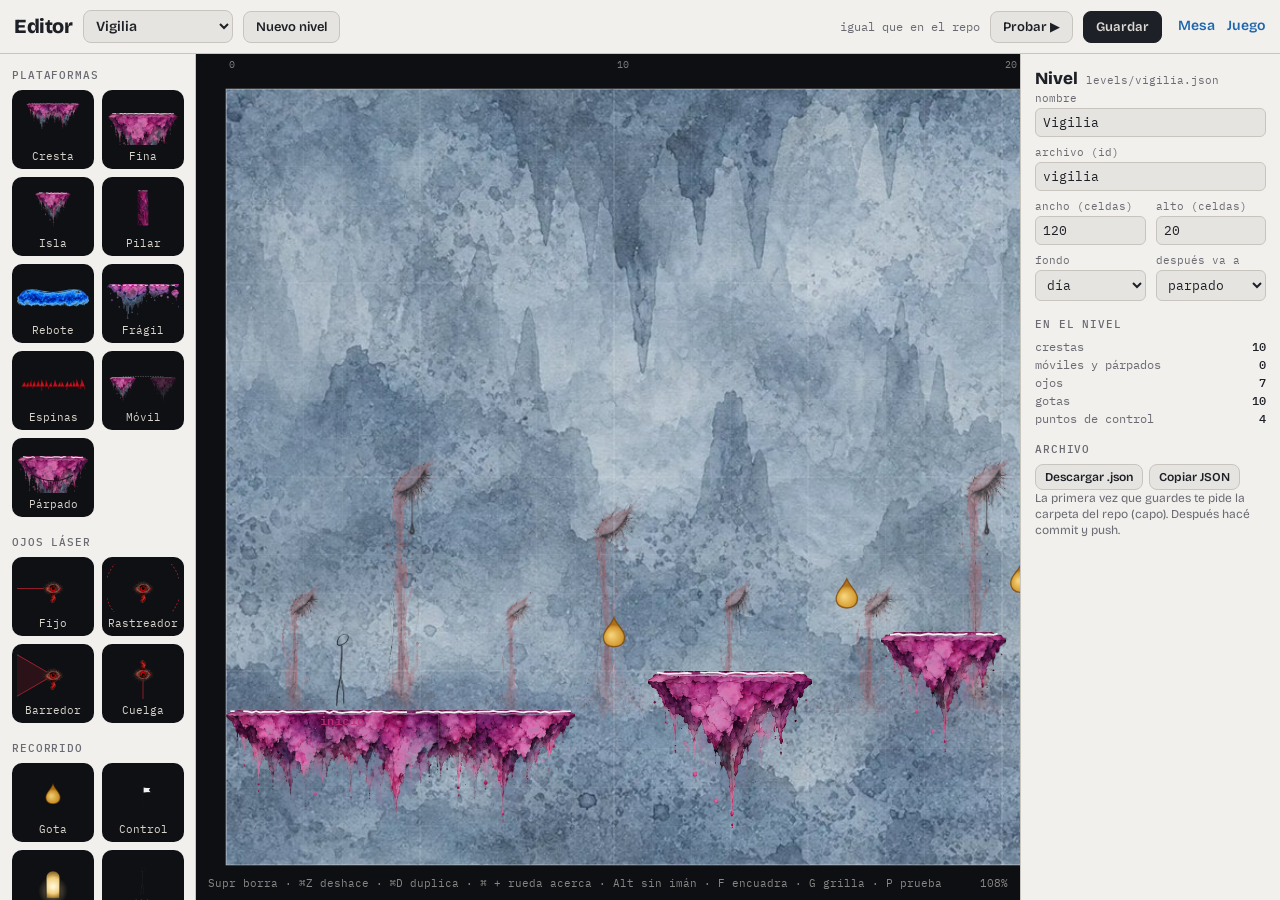
==== editor.html @ 587aa846 "Editor de niveles y mesa apagada en el celu - Niveles pasan a levels/*.json (Vigilia y Párpado con l" ====
<!doctype html>
<html lang="es">
<head>
<meta charset="utf-8">
<meta name="viewport" content="width=device-width,initial-scale=1">
<title>Editor de Capo</title>
<link rel="preconnect" href="https://fonts.googleapis.com">
<link rel="stylesheet" href="https://fonts.googleapis.com/css2?family=Bricolage+Grotesque:opsz,wght@12..96,400;12..96,600;12..96,800&family=IBM+Plex+Mono:wght@400;500&display=swap">
<link rel="stylesheet" href="src/editor.css?v=202610210037">
</head>
<body>
<div class="solo-compu">
  <h1>Editor de niveles</h1>
  <p>El editor se usa en la compu. Lo que armes ahí se sube al repo y le llega a todos en el juego.</p>
  <a class="link" href="index.html">Jugar →</a>
</div>

<div class="app">
  <header class="bar">
    <h1>Editor</h1>
    <select id="nivel" aria-label="Nivel"></select>
    <button class="btn" id="nuevo">Nuevo nivel</button>
    <span class="estado" id="estado"></span>
    <button class="btn" id="probar" title="Abre el juego con este nivel (P)">Probar ▶</button>
    <button class="btn primary" id="guardar" title="Guarda en la carpeta del repo (⌘S)">Guardar</button>
    <nav><a href="mesa.html">Mesa</a><a href="index.html">Juego</a></nav>
  </header>

  <aside class="paleta" id="paleta" aria-label="Piezas"></aside>

  <main class="lienzo" id="lienzo">
    <canvas id="cv"></canvas>
    <p class="ayuda">Supr borra · ⌘Z deshace · ⌘D duplica · ⌘ + rueda acerca · Alt sin imán · F encuadra · G grilla · P prueba</p>
    <span class="zoom" id="zoomTxt"></span>
  </main>

  <aside class="props" id="props" aria-label="Propiedades"></aside>
</div>
<div class="fantasma" id="fantasma" hidden></div>

<script src="src/config.js?v=202610210037"></script>
<script src="src/piezas.js?v=202610210037"></script>
<script src="src/niveles.js?v=202610210037"></script>
<script src="src/editor.js?v=202610210037"></script>
</body>
</html>
---- src/editor.css ----
/* Editor de niveles: piezas a la izquierda, el nivel al centro, propiedades a la derecha */
:root {
  --bench: #dcdad6; --panel: #f1f0ed; --ink: #1e2027; --muted: #6b6a72; --rule: #c8c5bf; --chip: #e6e4e0;
  --blue: #1d66ad; --orange: #e2531c; --magenta: #c2307a; --stage: #0f1013;
  --display: "Bricolage Grotesque", ui-sans-serif, system-ui, sans-serif;
  --mono: "IBM Plex Mono", ui-monospace, Menlo, monospace;
  color-scheme: light;
}
@media (prefers-color-scheme: dark) {
  :root {
    --bench: #15161a; --panel: #1e1f25; --ink: #ebe9e4; --muted: #9a99a2; --rule: #33343c; --chip: #282930;
    --blue: #4b93dc; --orange: #f06a35; --magenta: #e2559c;
    color-scheme: dark;
  }
}
* { box-sizing: border-box; }
html, body { margin: 0; height: 100%; }
body { background: var(--bench); color: var(--ink); font: 14px/1.35 var(--display); overflow: hidden; }
[hidden] { display: none !important; }
h1 { font-size: 20px; font-weight: 800; letter-spacing: -.02em; margin: 0; }
h2 { font: 500 11px var(--mono); text-transform: uppercase; letter-spacing: .08em; color: var(--muted); margin: 0 0 8px; }

.app { height: 100%; display: grid; grid-template: auto minmax(0, 1fr) / 196px minmax(0, 1fr) 260px; }

/* Barra de arriba */
.bar { grid-column: 1 / -1; display: flex; align-items: center; gap: 10px; padding: 10px 14px; border-bottom: 1px solid var(--rule); background: var(--panel); }
.bar select { font: 600 14px var(--display); color: var(--ink); background: var(--chip); border: 1px solid var(--rule); border-radius: 8px; padding: 6px 8px; min-width: 150px; }
.estado { margin-left: auto; font: 12px var(--mono); color: var(--muted); white-space: nowrap; overflow: hidden; text-overflow: ellipsis; }
.estado.aviso { color: var(--orange); }
.bar nav { display: flex; gap: 12px; padding-left: 6px; }
.bar nav a { color: var(--blue); font-weight: 600; text-decoration: none; }
.btn { font: 600 13px var(--display); color: var(--ink); background: var(--chip); border: 1px solid var(--rule); border-radius: 8px; padding: 7px 12px; cursor: pointer; white-space: nowrap; }
.btn:hover { border-color: var(--muted); }
.btn.primary { background: var(--ink); color: var(--bench); border-color: var(--ink); }
.btn.danger { color: var(--orange); }
.btn.small { padding: 5px 9px; font-size: 12px; }

/* Piezas */
.paleta { overflow-y: auto; padding: 14px 12px 24px; border-right: 1px solid var(--rule); background: var(--panel); display: grid; gap: 18px; align-content: start; }
.items { display: grid; grid-template-columns: 1fr 1fr; gap: 8px; }
.item { display: grid; gap: 4px; justify-items: center; padding: 6px 4px 5px; border-radius: 10px; background: var(--stage); border: 1px solid transparent; cursor: grab; user-select: none; touch-action: none; }
.item:hover { border-color: var(--magenta); }
.item canvas { width: 72px; height: 48px; pointer-events: none; }
.item span { font: 11px var(--mono); color: #d8d4cc; text-align: center; pointer-events: none; }

/* Lienzo */
.lienzo { position: relative; background: var(--stage); overflow: hidden; }
.lienzo canvas { position: absolute; inset: 0; width: 100%; height: 100%; display: block; touch-action: none; }
.lienzo.pan canvas { cursor: grab; }
.lienzo.panning canvas { cursor: grabbing; }
.ayuda { position: absolute; left: 12px; bottom: 10px; margin: 0; font: 11px var(--mono); color: rgba(235,233,228,.55); pointer-events: none; }
.zoom { position: absolute; right: 12px; bottom: 10px; font: 11px var(--mono); color: rgba(235,233,228,.55); pointer-events: none; }

/* Propiedades */
.props { overflow-y: auto; padding: 14px 14px 24px; border-left: 1px solid var(--rule); background: var(--panel); display: grid; gap: 16px; align-content: start; }
.props .titulo { display: flex; align-items: baseline; gap: 8px; }
.props .titulo h3 { margin: 0; font-size: 17px; font-weight: 800; }
.props .titulo small { font: 11px var(--mono); color: var(--muted); }
.campos { display: grid; grid-template-columns: 1fr 1fr; gap: 8px 10px; }
.campos label { display: grid; gap: 3px; font: 11px var(--mono); color: var(--muted); }
.campos label.ancho { grid-column: 1 / -1; }
.campos input, .campos select { font: 13px var(--mono); color: var(--ink); background: var(--chip); border: 1px solid var(--rule); border-radius: 6px; padding: 5px 7px; width: 100%; min-width: 0; }
.campos input:focus, .campos select:focus { outline: 2px solid var(--blue); outline-offset: -1px; }
.campos .check { grid-column: 1 / -1; display: flex; align-items: center; gap: 8px; font-size: 12px; color: var(--ink); }
.campos .check input { width: auto; }
.props .btns { display: flex; flex-wrap: wrap; gap: 6px; }
.props .nota { margin: 0; font-size: 12px; color: var(--muted); }
.cuenta { display: grid; grid-template-columns: 1fr auto; gap: 3px 10px; font: 12px var(--mono); color: var(--muted); }
.cuenta b { color: var(--ink); font-weight: 500; text-align: right; }
.avisos { margin: 0; padding-left: 16px; font-size: 12px; color: var(--orange); }

/* Pieza que se arrastra desde el panel */
.fantasma { position: fixed; left: 0; top: 0; pointer-events: none; z-index: 10; padding: 4px; border-radius: 10px; background: var(--stage); box-shadow: 0 10px 30px -10px rgba(0,0,0,.6); opacity: .9; }
.fantasma canvas { width: 72px; height: 48px; display: block; }
.fantasma.sobre { opacity: 0; }

/* En el celu el editor está apagado */
.solo-compu { display: none; max-width: 420px; margin: 0 auto; padding: 48px 16px; gap: 14px; }
.solo-compu p { color: var(--muted); margin: 0; }
.solo-compu .link { color: var(--blue); font-weight: 600; text-decoration: none; }
body.off { overflow: auto; }
body.off .solo-compu { display: grid; }
body.off .app { display: none; }
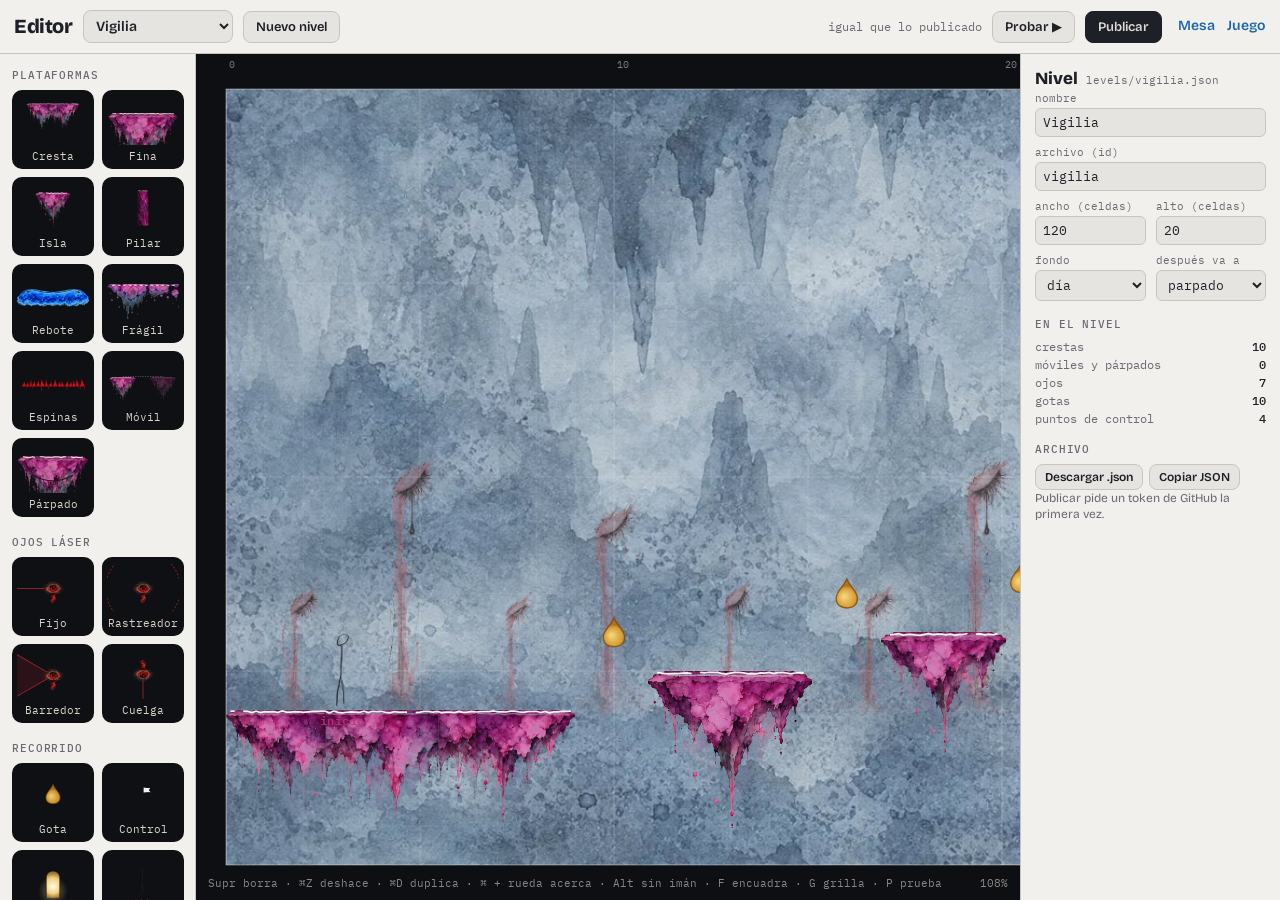
==== commit 251090ed: "Editor: publicar directo a GitHub El botón Publicar hace un commit en main con el nivel y el orden u" ====
--- a/editor.html
+++ b/editor.html
@@ -6,7 +6,7 @@
 <title>Editor de Capo</title>
 <link rel="preconnect" href="https://fonts.googleapis.com">
 <link rel="stylesheet" href="https://fonts.googleapis.com/css2?family=Bricolage+Grotesque:opsz,wght@12..96,400;12..96,600;12..96,800&family=IBM+Plex+Mono:wght@400;500&display=swap">
-<link rel="stylesheet" href="src/editor.css?v=202610210037">
+<link rel="stylesheet" href="src/editor.css?v=202610210059">
 </head>
 <body>
 <div class="solo-compu">
@@ -22,7 +22,7 @@
     <button class="btn" id="nuevo">Nuevo nivel</button>
     <span class="estado" id="estado"></span>
     <button class="btn" id="probar" title="Abre el juego con este nivel (P)">Probar ▶</button>
-    <button class="btn primary" id="guardar" title="Guarda en la carpeta del repo (⌘S)">Guardar</button>
+    <button class="btn primary" id="guardar" title="Lo sube al repo y sale en el juego (⌘S)">Publicar</button>
     <nav><a href="mesa.html">Mesa</a><a href="index.html">Juego</a></nav>
   </header>
 
@@ -38,9 +38,29 @@
 </div>
 <div class="fantasma" id="fantasma" hidden></div>
 
-<script src="src/config.js?v=202610210037"></script>
-<script src="src/piezas.js?v=202610210037"></script>
-<script src="src/niveles.js?v=202610210037"></script>
-<script src="src/editor.js?v=202610210037"></script>
+<dialog class="gh" id="gh">
+  <form method="dialog">
+    <h3>Conectar con GitHub</h3>
+    <p>Publicar hace un commit en <b id="ghRepo">nakarrospide/capo</b> y GitHub Pages lo sube al juego. Para eso hace falta un token del repo, se pega una vez y queda en este navegador.</p>
+    <ol>
+      <li>Abrí <a href="https://github.com/settings/personal-access-tokens/new" target="_blank" rel="noopener">github.com/settings/personal-access-tokens/new</a></li>
+      <li>En <i>Repository access</i>, elegí <i>Only select repositories</i> y marcá capo.</li>
+      <li>En <i>Permissions</i>, <i>Contents</i>: <i>Read and write</i>. Generalo y copialo.</li>
+    </ol>
+    <label>Token<input id="ghToken" type="password" autocomplete="off" spellcheck="false" placeholder="github_pat_…"></label>
+    <p class="msg" id="ghMsg"></p>
+    <div class="btns">
+      <button type="button" class="btn danger" id="ghOut" hidden>Desconectar</button>
+      <span></span>
+      <button type="button" class="btn" id="ghCancel">Cancelar</button>
+      <button class="btn primary" id="ghOk">Conectar y publicar</button>
+    </div>
+  </form>
+</dialog>
+
+<script src="src/config.js?v=202610210059"></script>
+<script src="src/piezas.js?v=202610210059"></script>
+<script src="src/niveles.js?v=202610210059"></script>
+<script src="src/editor.js?v=202610210059"></script>
 </body>
 </html>
--- a/src/editor.css
+++ b/src/editor.css
@@ -81,3 +81,17 @@
 body.off { overflow: auto; }
 body.off .solo-compu { display: grid; }
 body.off .app { display: none; }
+
+/* Conectar con GitHub */
+.gh { width: min(460px, calc(100vw - 32px)); border: 1px solid var(--rule); border-radius: 14px; background: var(--panel); color: var(--ink); padding: 20px; }
+.gh::backdrop { background: rgba(15,16,19,.55); }
+.gh h3 { margin: 0 0 8px; font-size: 18px; font-weight: 800; }
+.gh p, .gh ol { margin: 0 0 10px; font-size: 13px; color: var(--muted); }
+.gh ol { padding-left: 18px; display: grid; gap: 4px; }
+.gh a { color: var(--blue); }
+.gh b, .gh i { color: var(--ink); font-style: normal; font-weight: 600; }
+.gh label { display: grid; gap: 4px; font: 11px var(--mono); color: var(--muted); margin-bottom: 6px; }
+.gh input { font: 13px var(--mono); color: var(--ink); background: var(--chip); border: 1px solid var(--rule); border-radius: 6px; padding: 7px 8px; }
+.gh .msg { min-height: 1.2em; color: var(--orange); }
+.gh .btns { display: flex; gap: 8px; align-items: center; }
+.gh .btns span { flex: 1; }
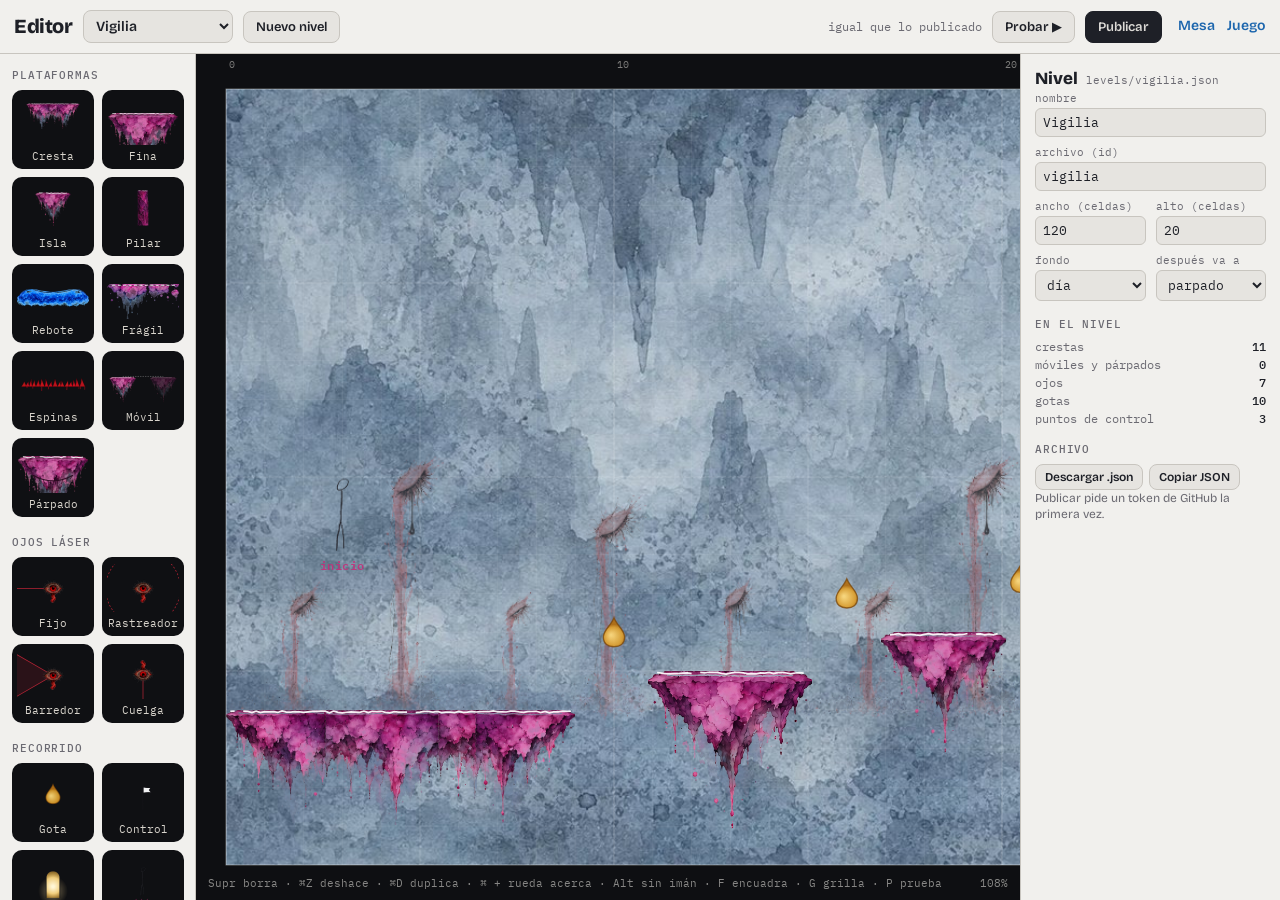
==== commit 402d0b02: "Stick trabado: se destraba solo - Un toque nuevo a la izquierda toma el control aunque el anterior n" ====
--- a/editor.html
+++ b/editor.html
@@ -6,7 +6,7 @@
 <title>Editor de Capo</title>
 <link rel="preconnect" href="https://fonts.googleapis.com">
 <link rel="stylesheet" href="https://fonts.googleapis.com/css2?family=Bricolage+Grotesque:opsz,wght@12..96,400;12..96,600;12..96,800&family=IBM+Plex+Mono:wght@400;500&display=swap">
-<link rel="stylesheet" href="src/editor.css?v=202610210059">
+<link rel="stylesheet" href="src/editor.css?v=202610210116">
 </head>
 <body>
 <div class="solo-compu">
@@ -58,9 +58,9 @@
   </form>
 </dialog>
 
-<script src="src/config.js?v=202610210059"></script>
-<script src="src/piezas.js?v=202610210059"></script>
-<script src="src/niveles.js?v=202610210059"></script>
-<script src="src/editor.js?v=202610210059"></script>
+<script src="src/config.js?v=202610210116"></script>
+<script src="src/piezas.js?v=202610210116"></script>
+<script src="src/niveles.js?v=202610210116"></script>
+<script src="src/editor.js?v=202610210116"></script>
 </body>
 </html>
